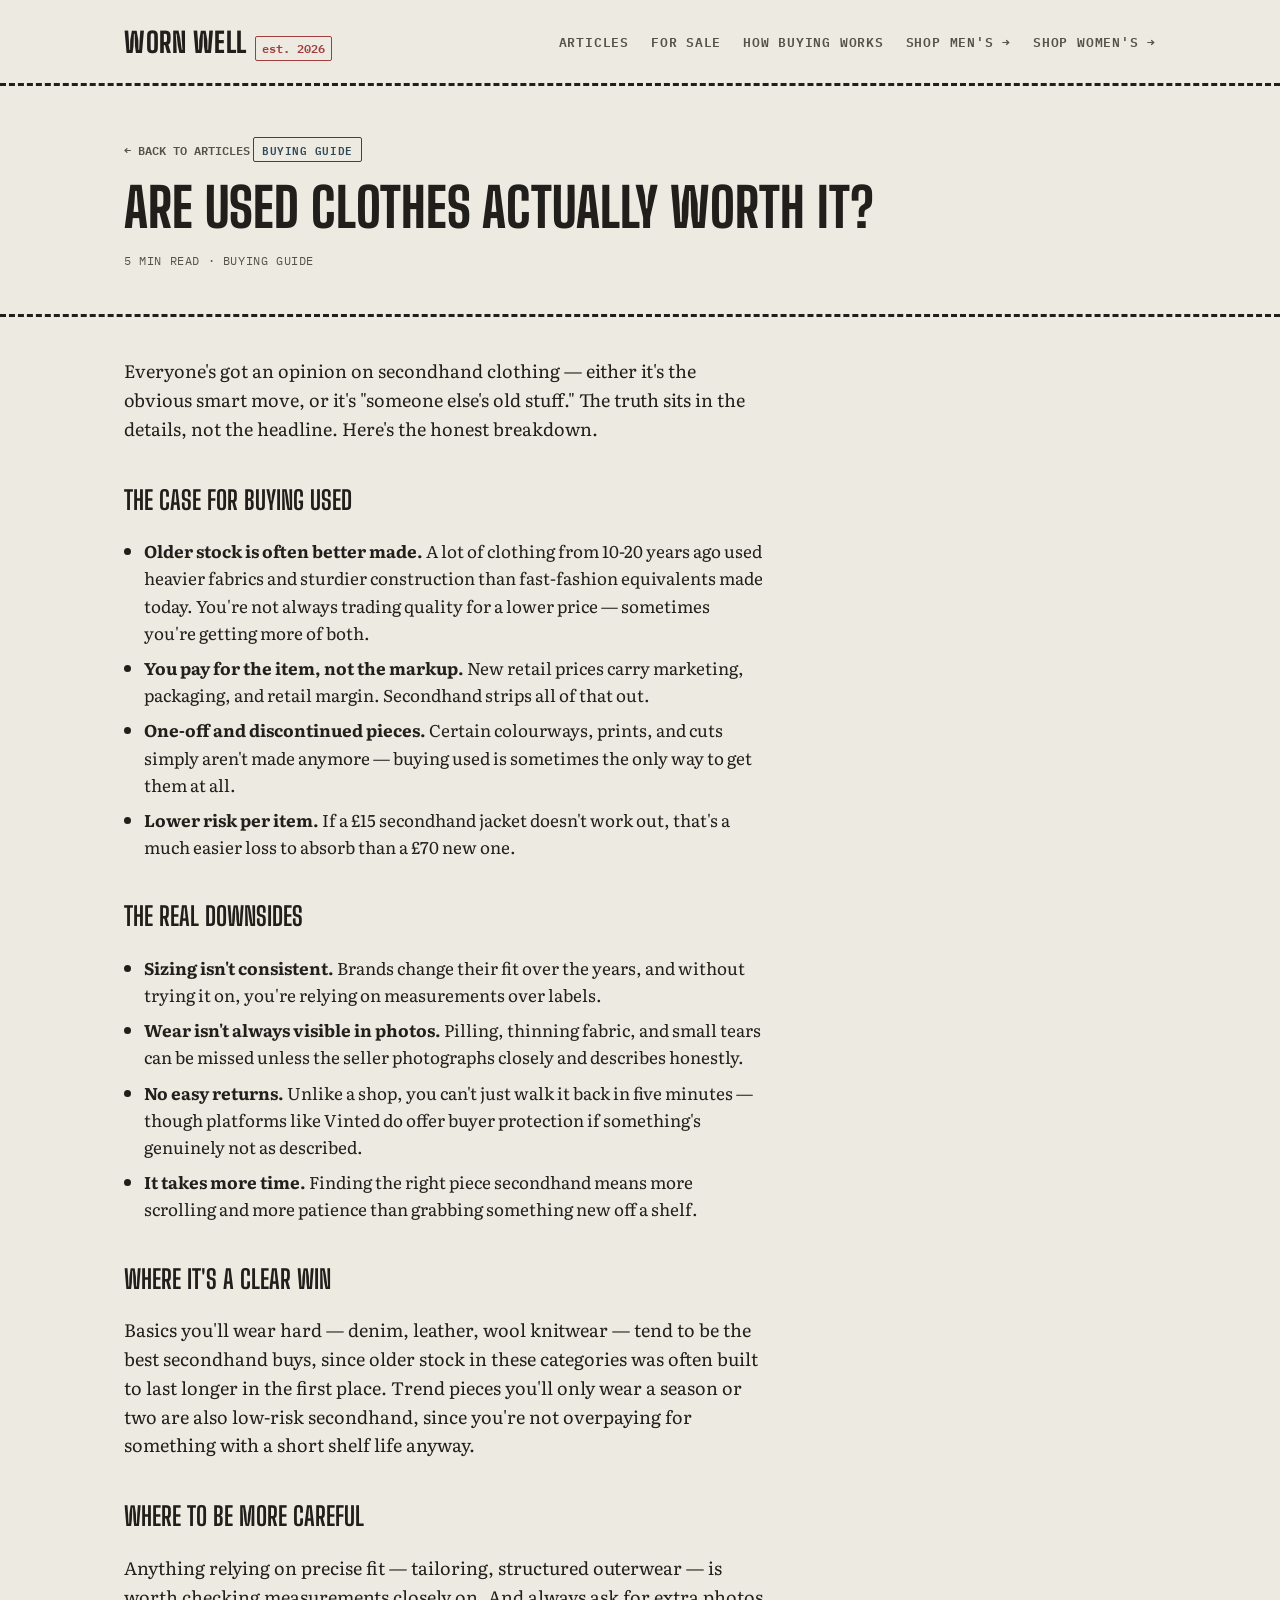
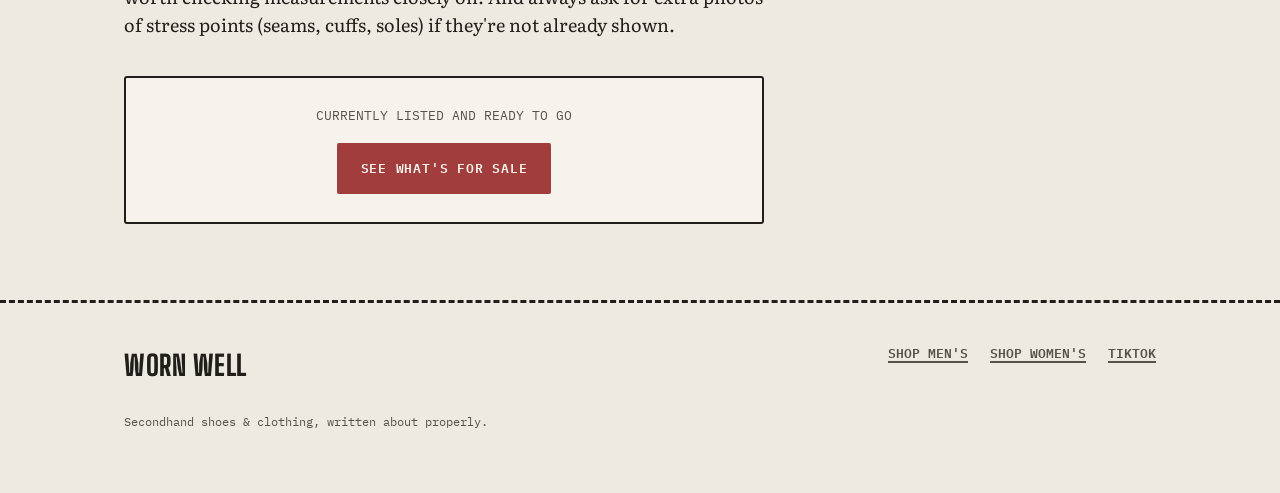
==== are-used-clothes-worth-it.html @ 76a72701 "Add files via upload" ====
<!DOCTYPE html>
<html lang="en">
<head>
<meta charset="UTF-8">
<meta name="viewport" content="width=device-width, initial-scale=1.0">
<title>Are used clothes actually worth it? — Worn Well</title>
<meta name="description" content="The honest pros and cons of buying secondhand clothing — fabric quality, fit gambles, and where it genuinely beats buying new.">
<link rel="stylesheet" href="../style.css">
</head>
<body>

<header class="site-header">
  <div class="wrap">
    <a href="../index.html" class="brand">Worn Well <span class="brand-mark">est. 2026</span></a>
    <button class="nav-toggle" id="navToggle" aria-label="Toggle menu">MENU</button>
    <nav class="site-nav" id="siteNav">
      <a href="../index.html#articles">Articles</a>
      <a href="../index.html#rail">For Sale</a>
      <a href="../index.html#trust">How Buying Works</a>
      <a href="https://www.vinted.co.uk/member/YOUR-USERNAME" target="_blank" rel="noopener">Shop Men's →</a>
      <a href="https://www.vinted.co.uk/member/PARTNER-USERNAME" target="_blank" rel="noopener">Shop Women's →</a>
    </nav>
  </div>
</header>

<div class="article-header">
  <div class="wrap">
    <a href="../index.html#articles" class="back-link">← Back to Articles</a>
    <span class="tag tag-navy">Buying Guide</span>
    <h1>Are used clothes actually worth it?</h1>
    <p class="article-meta">5 min read · Buying Guide</p>
  </div>
</div>

<div class="wrap">
  <div class="article-body">

    <p>Everyone's got an opinion on secondhand clothing — either it's the obvious smart move, or it's "someone else's old stuff." The truth sits in the details, not the headline. Here's the honest breakdown.</p>

    <h2>The case for buying used</h2>
    <ul>
      <li><strong>Older stock is often better made.</strong> A lot of clothing from 10-20 years ago used heavier fabrics and sturdier construction than fast-fashion equivalents made today. You're not always trading quality for a lower price — sometimes you're getting more of both.</li>
      <li><strong>You pay for the item, not the markup.</strong> New retail prices carry marketing, packaging, and retail margin. Secondhand strips all of that out.</li>
      <li><strong>One-off and discontinued pieces.</strong> Certain colourways, prints, and cuts simply aren't made anymore — buying used is sometimes the only way to get them at all.</li>
      <li><strong>Lower risk per item.</strong> If a £15 secondhand jacket doesn't work out, that's a much easier loss to absorb than a £70 new one.</li>
    </ul>

    <h2>The real downsides</h2>
    <ul>
      <li><strong>Sizing isn't consistent.</strong> Brands change their fit over the years, and without trying it on, you're relying on measurements over labels.</li>
      <li><strong>Wear isn't always visible in photos.</strong> Pilling, thinning fabric, and small tears can be missed unless the seller photographs closely and describes honestly.</li>
      <li><strong>No easy returns.</strong> Unlike a shop, you can't just walk it back in five minutes — though platforms like Vinted do offer buyer protection if something's genuinely not as described.</li>
      <li><strong>It takes more time.</strong> Finding the right piece secondhand means more scrolling and more patience than grabbing something new off a shelf.</li>
    </ul>

    <h2>Where it's a clear win</h2>
    <p>Basics you'll wear hard — denim, leather, wool knitwear — tend to be the best secondhand buys, since older stock in these categories was often built to last longer in the first place. Trend pieces you'll only wear a season or two are also low-risk secondhand, since you're not overpaying for something with a short shelf life anyway.</p>

    <h2>Where to be more careful</h2>
    <p>Anything relying on precise fit — tailoring, structured outerwear — is worth checking measurements closely on. And always ask for extra photos of stress points (seams, cuffs, soles) if they're not already shown.</p>

    <div class="article-cta">
      <p>Currently listed and ready to go</p>
      <a href="../index.html#rail" class="btn btn-primary">See what's for sale</a>
    </div>

  </div>
</div>

<footer class="site-footer">
  <div class="wrap">
    <div class="footer-grid">
      <div>
        <a href="../index.html" class="brand">Worn Well</a>
        <p class="footer-note">Secondhand shoes & clothing, written about properly.</p>
      </div>
      <div class="footer-links">
        <a href="https://www.vinted.co.uk/member/YOUR-USERNAME" target="_blank" rel="noopener">Shop Men's</a>
        <a href="https://www.vinted.co.uk/member/PARTNER-USERNAME" target="_blank" rel="noopener">Shop Women's</a>
        <a href="https://www.tiktok.com/@YOUR-TIKTOK" target="_blank" rel="noopener">TikTok</a>
      </div>
    </div>
  </div>
</footer>

<script src="../script.js"></script>
</body>
</html>
---- style.css ----
/* ===========================================================
   WORN WELL — care-label design system
   Canvas paper + stitched label typography
   =========================================================== */

@import url('https://fonts.googleapis.com/css2?family=Big+Shoulders+Display:wght@600;700;800&family=Literata:ital,wght@0,400;0,500;0,600;1,400&family=IBM+Plex+Mono:wght@500;600&display=swap');

:root {
  --canvas: #EDEAE1;
  --canvas-raised: #F5F3EC;
  --ink: #211F1B;
  --ink-soft: #55524A;
  --thread-navy: #2F4858;
  --thread-red: #A13D3D;
  --thread-olive: #5F6F52;
  --line: #C9C4B4;

  --display: 'Big Shoulders Display', sans-serif;
  --body: 'Literata', serif;
  --mono: 'IBM Plex Mono', monospace;
}

* { box-sizing: border-box; }

html {
  scroll-behavior: smooth;
}

body {
  margin: 0;
  background: var(--canvas);
  color: var(--ink);
  font-family: var(--body);
  font-size: 17px;
  line-height: 1.6;
  -webkit-font-smoothing: antialiased;
}

a { color: var(--thread-navy); text-decoration-thickness: 1.5px; text-underline-offset: 3px; }
a:hover { color: var(--thread-red); }

img { max-width: 100%; display: block; }

.wrap {
  max-width: 1080px;
  margin: 0 auto;
  padding: 0 24px;
}

/* ---------- Stitched divider (signature motif) ---------- */
.stitch {
  border: none;
  border-top: 2px dashed var(--line);
  margin: 0;
}

.stitch-thick {
  border: none;
  border-top: 3px dashed var(--ink);
  opacity: 0.15;
}

/* ---------- Header ---------- */
.site-header {
  padding: 20px 0 18px;
  border-bottom: 3px dashed var(--ink);
}

.site-header .wrap {
  display: flex;
  align-items: center;
  justify-content: space-between;
  gap: 16px;
}

.brand {
  font-family: var(--display);
  font-weight: 800;
  font-size: 28px;
  letter-spacing: 0.5px;
  text-transform: uppercase;
  color: var(--ink);
  text-decoration: none;
  display: flex;
  align-items: baseline;
  gap: 8px;
}

.brand .brand-mark {
  font-family: var(--mono);
  font-size: 12px;
  font-weight: 600;
  color: var(--thread-red);
  border: 1.5px solid var(--thread-red);
  padding: 2px 6px;
  border-radius: 2px;
  text-transform: none;
  letter-spacing: 0;
}

nav.site-nav { display: flex; gap: 22px; }
nav.site-nav a {
  font-family: var(--mono);
  font-size: 13px;
  font-weight: 600;
  text-transform: uppercase;
  letter-spacing: 0.06em;
  color: var(--ink-soft);
  text-decoration: none;
}
nav.site-nav a:hover { color: var(--thread-red); }

.nav-toggle { display: none; }

/* ---------- Hero ---------- */
.hero {
  padding: 64px 0 56px;
  border-bottom: 3px dashed var(--ink);
}

.hero-label {
  font-family: var(--mono);
  font-size: 12px;
  font-weight: 600;
  letter-spacing: 0.12em;
  text-transform: uppercase;
  color: var(--thread-olive);
  display: inline-block;
  margin-bottom: 18px;
}

.hero h1 {
  font-family: var(--display);
  font-weight: 800;
  font-size: clamp(40px, 7vw, 76px);
  line-height: 0.98;
  text-transform: uppercase;
  margin: 0 0 20px;
  letter-spacing: 0.2px;
}

.hero h1 em {
  font-style: normal;
  color: var(--thread-red);
}

.hero p.lede {
  font-size: 19px;
  max-width: 560px;
  color: var(--ink-soft);
  margin: 0 0 28px;
}

.hero-ctas { display: flex; gap: 14px; flex-wrap: wrap; }

/* ---------- Buttons ---------- */
.btn {
  font-family: var(--mono);
  font-weight: 600;
  font-size: 13px;
  text-transform: uppercase;
  letter-spacing: 0.06em;
  padding: 13px 22px;
  border-radius: 2px;
  text-decoration: none;
  display: inline-block;
  border: 2px solid var(--ink);
  transition: transform 0.12s ease;
}
.btn:hover { transform: translateY(-2px); }

.btn-primary {
  background: var(--thread-red);
  border-color: var(--thread-red);
  color: #F5F3EC;
}
.btn-primary:hover { color: #F5F3EC; background: #8C3232; }

.btn-ghost {
  background: transparent;
  color: var(--ink);
}
.btn-ghost:hover { color: var(--ink); border-color: var(--thread-red); }

/* ---------- Section headings ---------- */
.section { padding: 56px 0; }
.section + .section { border-top: 3px dashed var(--ink); }

.section-head {
  display: flex;
  justify-content: space-between;
  align-items: flex-end;
  gap: 20px;
  margin-bottom: 32px;
  flex-wrap: wrap;
}

.section-head h2 {
  font-family: var(--display);
  font-weight: 800;
  text-transform: uppercase;
  font-size: clamp(28px, 4vw, 40px);
  margin: 0;
}

.section-head .section-tag {
  font-family: var(--mono);
  font-size: 12px;
  color: var(--ink-soft);
  text-transform: uppercase;
  letter-spacing: 0.08em;
}

/* ---------- Care-label tag chips ---------- */
.tag {
  font-family: var(--mono);
  font-size: 11px;
  font-weight: 600;
  text-transform: uppercase;
  letter-spacing: 0.05em;
  padding: 3px 8px;
  border: 1.5px solid currentColor;
  border-radius: 2px;
  display: inline-block;
}
.tag-navy { color: var(--thread-navy); }
.tag-olive { color: var(--thread-olive); }
.tag-red { color: var(--thread-red); }

/* ---------- Article/dispatch cards ---------- */
.card-grid {
  display: grid;
  grid-template-columns: repeat(auto-fit, minmax(280px, 1fr));
  gap: 24px;
}

.card {
  background: var(--canvas-raised);
  border: 2px solid var(--ink);
  border-radius: 3px;
  padding: 24px;
  display: flex;
  flex-direction: column;
  gap: 12px;
  text-decoration: none;
  color: var(--ink);
}

.card:hover { border-color: var(--thread-red); }
.card:hover h3 { color: var(--thread-red); }

.card .tags { display: flex; gap: 8px; flex-wrap: wrap; }

.card h3 {
  font-family: var(--display);
  font-weight: 700;
  font-size: 24px;
  text-transform: uppercase;
  margin: 0;
  line-height: 1.05;
}

.card p {
  margin: 0;
  color: var(--ink-soft);
  font-size: 15px;
  flex-grow: 1;
}

.card .read-more {
  font-family: var(--mono);
  font-size: 12px;
  font-weight: 600;
  text-transform: uppercase;
  letter-spacing: 0.05em;
  color: var(--thread-navy);
}

/* ---------- Item spotlight rows (from the rail) ---------- */
.rail-item {
  display: grid;
  grid-template-columns: 140px 1fr auto;
  gap: 22px;
  align-items: center;
  padding: 20px 0;
  border-top: 2px dashed var(--line);
}
.rail-item:first-child { border-top: none; }

.rail-photo {
  width: 140px;
  height: 140px;
  background: var(--canvas-raised);
  border: 2px solid var(--ink);
  border-radius: 3px;
  display: flex;
  align-items: center;
  justify-content: center;
  font-family: var(--mono);
  font-size: 11px;
  color: var(--ink-soft);
  text-align: center;
  padding: 8px;
  overflow: hidden;
}
.rail-photo img { width: 100%; height: 100%; object-fit: cover; }

.rail-info h4 {
  font-family: var(--display);
  font-size: 22px;
  text-transform: uppercase;
  margin: 0 0 6px;
  font-weight: 700;
}

.rail-info .label-stamp {
  font-family: var(--mono);
  font-size: 12px;
  color: var(--ink-soft);
  margin: 0 0 8px;
}

.rail-info p.blurb {
  margin: 0;
  font-size: 14.5px;
  color: var(--ink-soft);
  max-width: 46ch;
}

.rail-price {
  text-align: right;
  white-space: nowrap;
}

.rail-price .price {
  font-family: var(--display);
  font-size: 26px;
  font-weight: 800;
  display: block;
  margin-bottom: 8px;
}

/* ---------- Trust strip ---------- */
.trust-strip {
  background: var(--ink);
  color: var(--canvas);
  padding: 44px 0;
}

.trust-grid {
  display: grid;
  grid-template-columns: repeat(auto-fit, minmax(220px, 1fr));
  gap: 28px;
}

.trust-item .stamp {
  font-family: var(--mono);
  font-size: 11px;
  text-transform: uppercase;
  letter-spacing: 0.08em;
  color: #C9A227;
  display: block;
  margin-bottom: 8px;
}

.trust-item p {
  margin: 0;
  font-size: 14.5px;
  color: #D9D6CC;
}

/* ---------- Footer ---------- */
.site-footer {
  padding: 40px 0 50px;
  border-top: 3px dashed var(--ink);
}

.footer-grid {
  display: flex;
  justify-content: space-between;
  align-items: flex-start;
  flex-wrap: wrap;
  gap: 24px;
}

.footer-links { display: flex; gap: 22px; flex-wrap: wrap; }
.footer-links a {
  font-family: var(--mono);
  font-size: 13px;
  font-weight: 600;
  text-transform: uppercase;
  color: var(--ink-soft);
}

.footer-note {
  font-family: var(--mono);
  font-size: 12px;
  color: var(--ink-soft);
  margin-top: 24px;
}

/* ---------- Article page ---------- */
.article-header {
  padding: 48px 0 32px;
  border-bottom: 3px dashed var(--ink);
}

.article-header .back-link {
  font-family: var(--mono);
  font-size: 12px;
  font-weight: 600;
  text-transform: uppercase;
  color: var(--ink-soft);
  text-decoration: none;
  display: inline-block;
  margin-bottom: 20px;
}

.article-header h1 {
  font-family: var(--display);
  font-weight: 800;
  font-size: clamp(34px, 6vw, 54px);
  text-transform: uppercase;
  line-height: 1.02;
  margin: 0 0 16px;
}

.article-meta {
  font-family: var(--mono);
  font-size: 12px;
  color: var(--ink-soft);
  text-transform: uppercase;
  letter-spacing: 0.05em;
}

.article-body {
  max-width: 640px;
  padding: 40px 0;
}

.article-body p { margin: 0 0 20px; font-size: 18px; }
.article-body h2 {
  font-family: var(--display);
  text-transform: uppercase;
  font-size: 26px;
  margin: 36px 0 16px;
}

.article-body ul { padding-left: 20px; margin: 0 0 20px; }
.article-body li { margin-bottom: 8px; }

.article-cta {
  background: var(--canvas-raised);
  border: 2px solid var(--ink);
  border-radius: 3px;
  padding: 28px;
  margin: 36px 0;
  text-align: center;
}
.article-cta p {
  font-family: var(--mono);
  font-size: 13px;
  text-transform: uppercase;
  color: var(--ink-soft);
  margin-bottom: 16px;
}

/* ---------- Responsive ---------- */
@media (max-width: 720px) {
  nav.site-nav {
    display: none;
    position: absolute;
    top: 100%;
    left: 0;
    right: 0;
    background: var(--canvas);
    border-bottom: 3px dashed var(--ink);
    flex-direction: column;
    padding: 16px 24px;
    gap: 16px;
  }
  nav.site-nav.open { display: flex; }
  .site-header .wrap { position: relative; }
  .nav-toggle {
    display: inline-block;
    font-family: var(--mono);
    font-size: 12px;
    font-weight: 600;
    text-transform: uppercase;
    border: 2px solid var(--ink);
    background: none;
    padding: 8px 12px;
    border-radius: 2px;
    cursor: pointer;
  }
  .rail-item {
    grid-template-columns: 90px 1fr;
  }
  .rail-price { grid-column: 1 / -1; text-align: left; display: flex; align-items: center; gap: 12px; }
  .rail-price .price { margin-bottom: 0; }
}
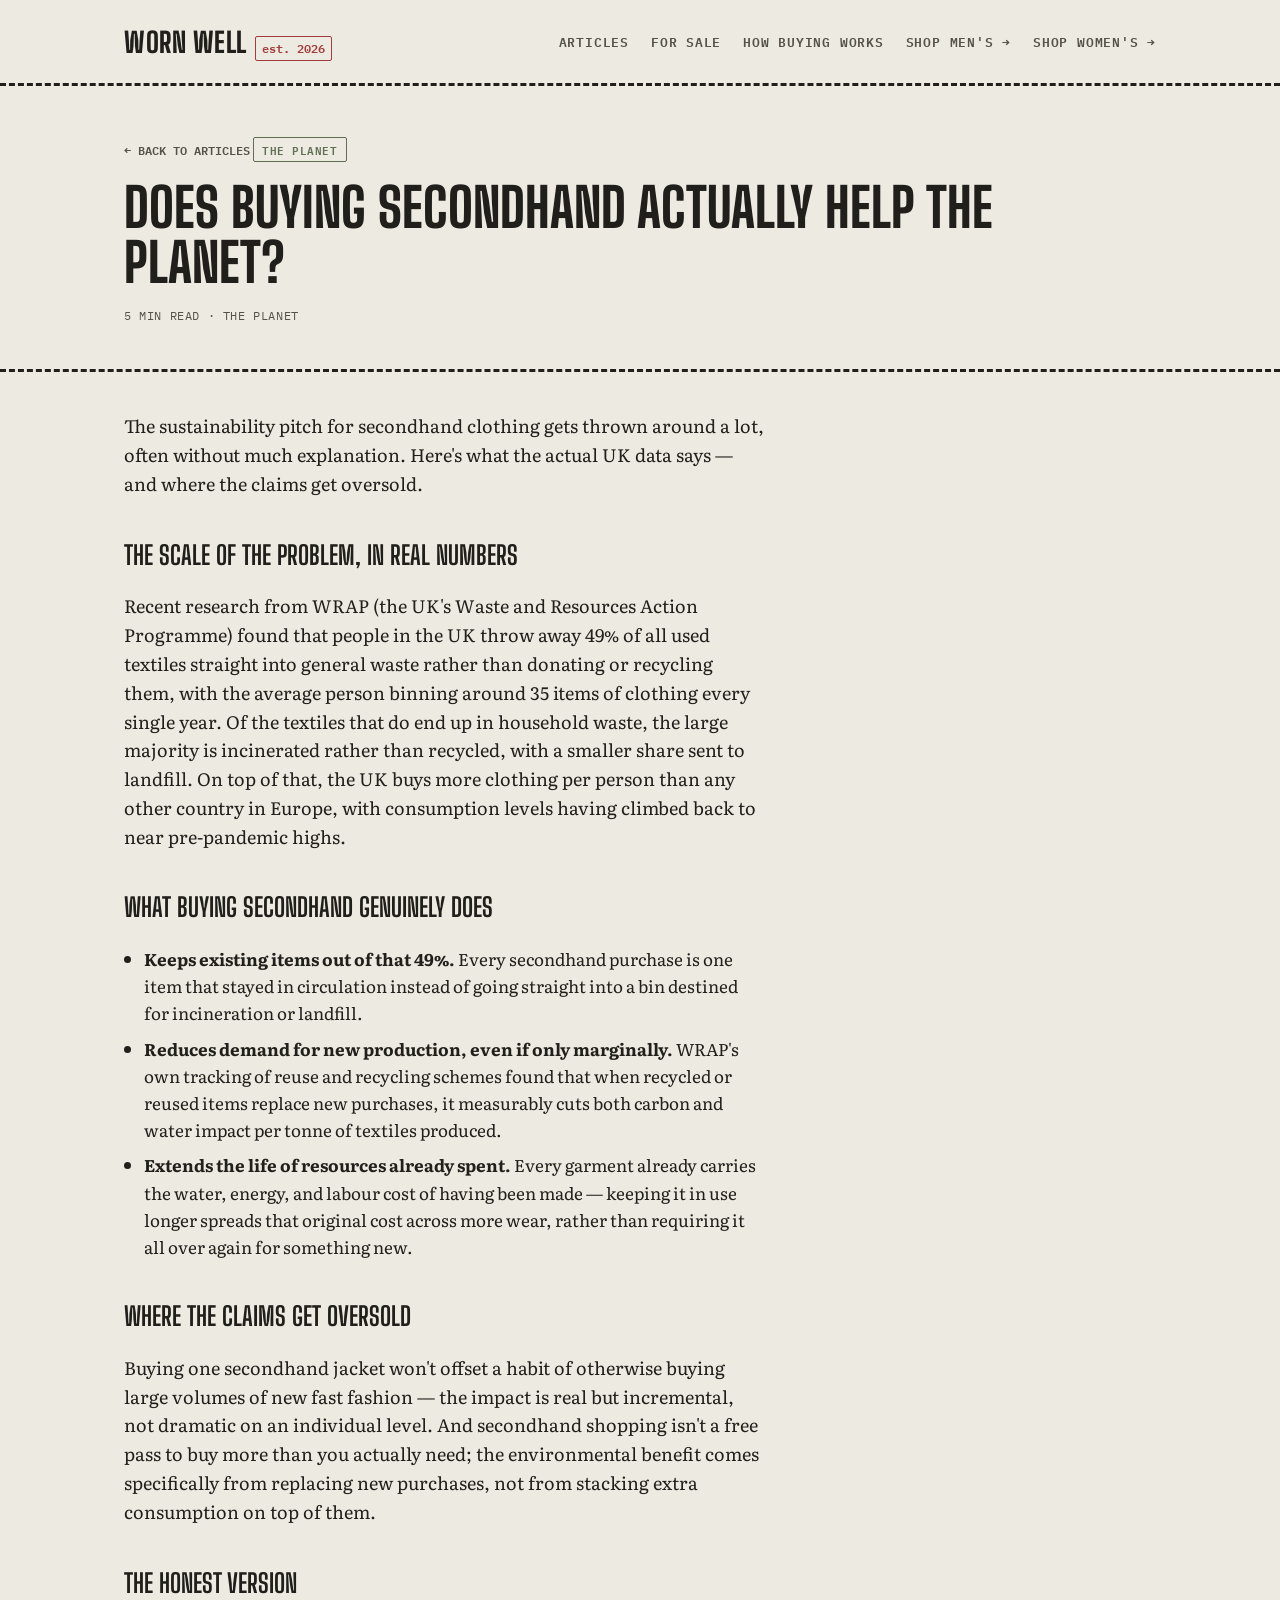
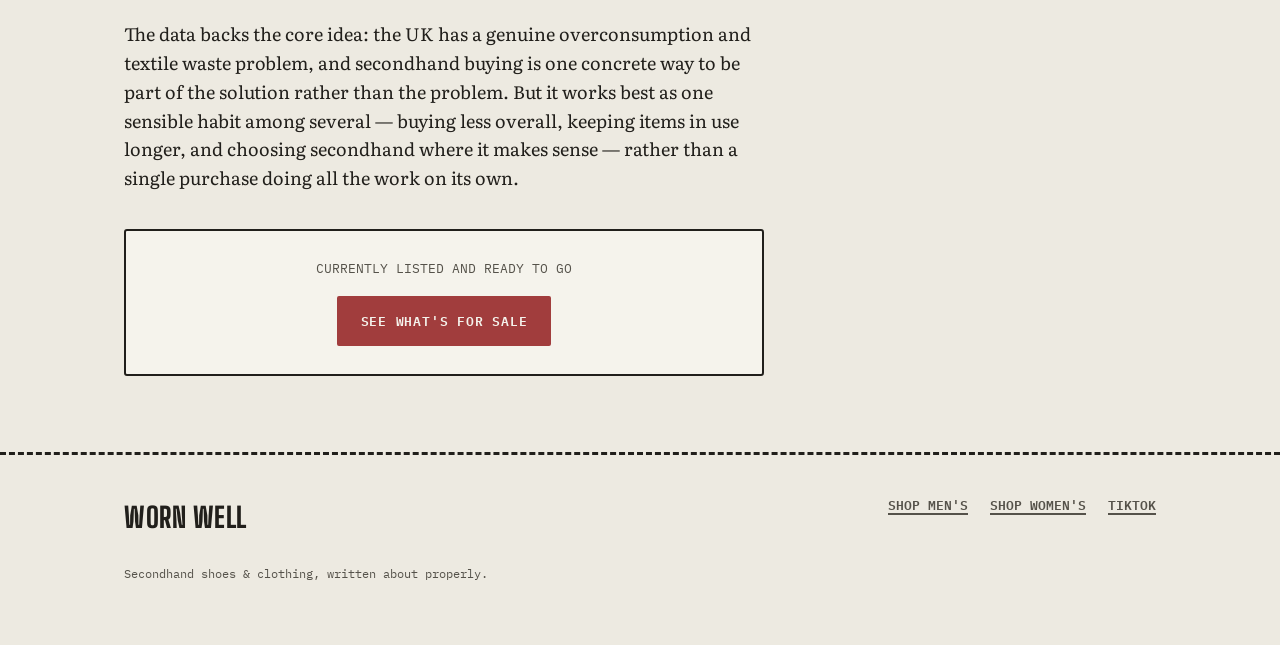
==== commit 6b401efb: "Revise article on secondhand clothing and sustainability Updated the title and meta description to r" ====
--- a/are-used-clothes-worth-it.html
+++ b/are-used-clothes-worth-it.html
@@ -3,8 +3,8 @@
 <head>
 <meta charset="UTF-8">
 <meta name="viewport" content="width=device-width, initial-scale=1.0">
-<title>Are used clothes actually worth it? — Worn Well</title>
-<meta name="description" content="The honest pros and cons of buying secondhand clothing — fabric quality, fit gambles, and where it genuinely beats buying new.">
+<title>Does Buying Secondhand Actually Help the Planet? | Worn Well</title>
+<meta name="description" content="What buying used clothing really does for textile waste and overproduction — the honest picture, backed by UK data, not the marketing version.">
 <link rel="stylesheet" href="../style.css">
 </head>
 <body>
@@ -26,38 +26,32 @@
 <div class="article-header">
   <div class="wrap">
     <a href="../index.html#articles" class="back-link">← Back to Articles</a>
-    <span class="tag tag-navy">Buying Guide</span>
-    <h1>Are used clothes actually worth it?</h1>
-    <p class="article-meta">5 min read · Buying Guide</p>
+    <span class="tag tag-olive">The Planet</span>
+    <h1>Does Buying Secondhand Actually Help the Planet?</h1>
+    <p class="article-meta">5 min read · The Planet</p>
   </div>
 </div>
 
 <div class="wrap">
   <div class="article-body">
 
-    <p>Everyone's got an opinion on secondhand clothing — either it's the obvious smart move, or it's "someone else's old stuff." The truth sits in the details, not the headline. Here's the honest breakdown.</p>
+    <p>The sustainability pitch for secondhand clothing gets thrown around a lot, often without much explanation. Here's what the actual UK data says — and where the claims get oversold.</p>
 
-    <h2>The case for buying used</h2>
+    <h2>The scale of the problem, in real numbers</h2>
+    <p>Recent research from WRAP (the UK's Waste and Resources Action Programme) found that people in the UK throw away 49% of all used textiles straight into general waste rather than donating or recycling them, with the average person binning around 35 items of clothing every single year. Of the textiles that do end up in household waste, the large majority is incinerated rather than recycled, with a smaller share sent to landfill. On top of that, the UK buys more clothing per person than any other country in Europe, with consumption levels having climbed back to near pre-pandemic highs.</p>
+
+    <h2>What buying secondhand genuinely does</h2>
     <ul>
-      <li><strong>Older stock is often better made.</strong> A lot of clothing from 10-20 years ago used heavier fabrics and sturdier construction than fast-fashion equivalents made today. You're not always trading quality for a lower price — sometimes you're getting more of both.</li>
-      <li><strong>You pay for the item, not the markup.</strong> New retail prices carry marketing, packaging, and retail margin. Secondhand strips all of that out.</li>
-      <li><strong>One-off and discontinued pieces.</strong> Certain colourways, prints, and cuts simply aren't made anymore — buying used is sometimes the only way to get them at all.</li>
-      <li><strong>Lower risk per item.</strong> If a £15 secondhand jacket doesn't work out, that's a much easier loss to absorb than a £70 new one.</li>
+      <li><strong>Keeps existing items out of that 49%.</strong> Every secondhand purchase is one item that stayed in circulation instead of going straight into a bin destined for incineration or landfill.</li>
+      <li><strong>Reduces demand for new production, even if only marginally.</strong> WRAP's own tracking of reuse and recycling schemes found that when recycled or reused items replace new purchases, it measurably cuts both carbon and water impact per tonne of textiles produced.</li>
+      <li><strong>Extends the life of resources already spent.</strong> Every garment already carries the water, energy, and labour cost of having been made — keeping it in use longer spreads that original cost across more wear, rather than requiring it all over again for something new.</li>
     </ul>
 
-    <h2>The real downsides</h2>
-    <ul>
-      <li><strong>Sizing isn't consistent.</strong> Brands change their fit over the years, and without trying it on, you're relying on measurements over labels.</li>
-      <li><strong>Wear isn't always visible in photos.</strong> Pilling, thinning fabric, and small tears can be missed unless the seller photographs closely and describes honestly.</li>
-      <li><strong>No easy returns.</strong> Unlike a shop, you can't just walk it back in five minutes — though platforms like Vinted do offer buyer protection if something's genuinely not as described.</li>
-      <li><strong>It takes more time.</strong> Finding the right piece secondhand means more scrolling and more patience than grabbing something new off a shelf.</li>
-    </ul>
+    <h2>Where the claims get oversold</h2>
+    <p>Buying one secondhand jacket won't offset a habit of otherwise buying large volumes of new fast fashion — the impact is real but incremental, not dramatic on an individual level. And secondhand shopping isn't a free pass to buy more than you actually need; the environmental benefit comes specifically from replacing new purchases, not from stacking extra consumption on top of them.</p>
 
-    <h2>Where it's a clear win</h2>
-    <p>Basics you'll wear hard — denim, leather, wool knitwear — tend to be the best secondhand buys, since older stock in these categories was often built to last longer in the first place. Trend pieces you'll only wear a season or two are also low-risk secondhand, since you're not overpaying for something with a short shelf life anyway.</p>
-
-    <h2>Where to be more careful</h2>
-    <p>Anything relying on precise fit — tailoring, structured outerwear — is worth checking measurements closely on. And always ask for extra photos of stress points (seams, cuffs, soles) if they're not already shown.</p>
+    <h2>The honest version</h2>
+    <p>The data backs the core idea: the UK has a genuine overconsumption and textile waste problem, and secondhand buying is one concrete way to be part of the solution rather than the problem. But it works best as one sensible habit among several — buying less overall, keeping items in use longer, and choosing secondhand where it makes sense — rather than a single purchase doing all the work on its own.</p>
 
     <div class="article-cta">
       <p>Currently listed and ready to go</p>
